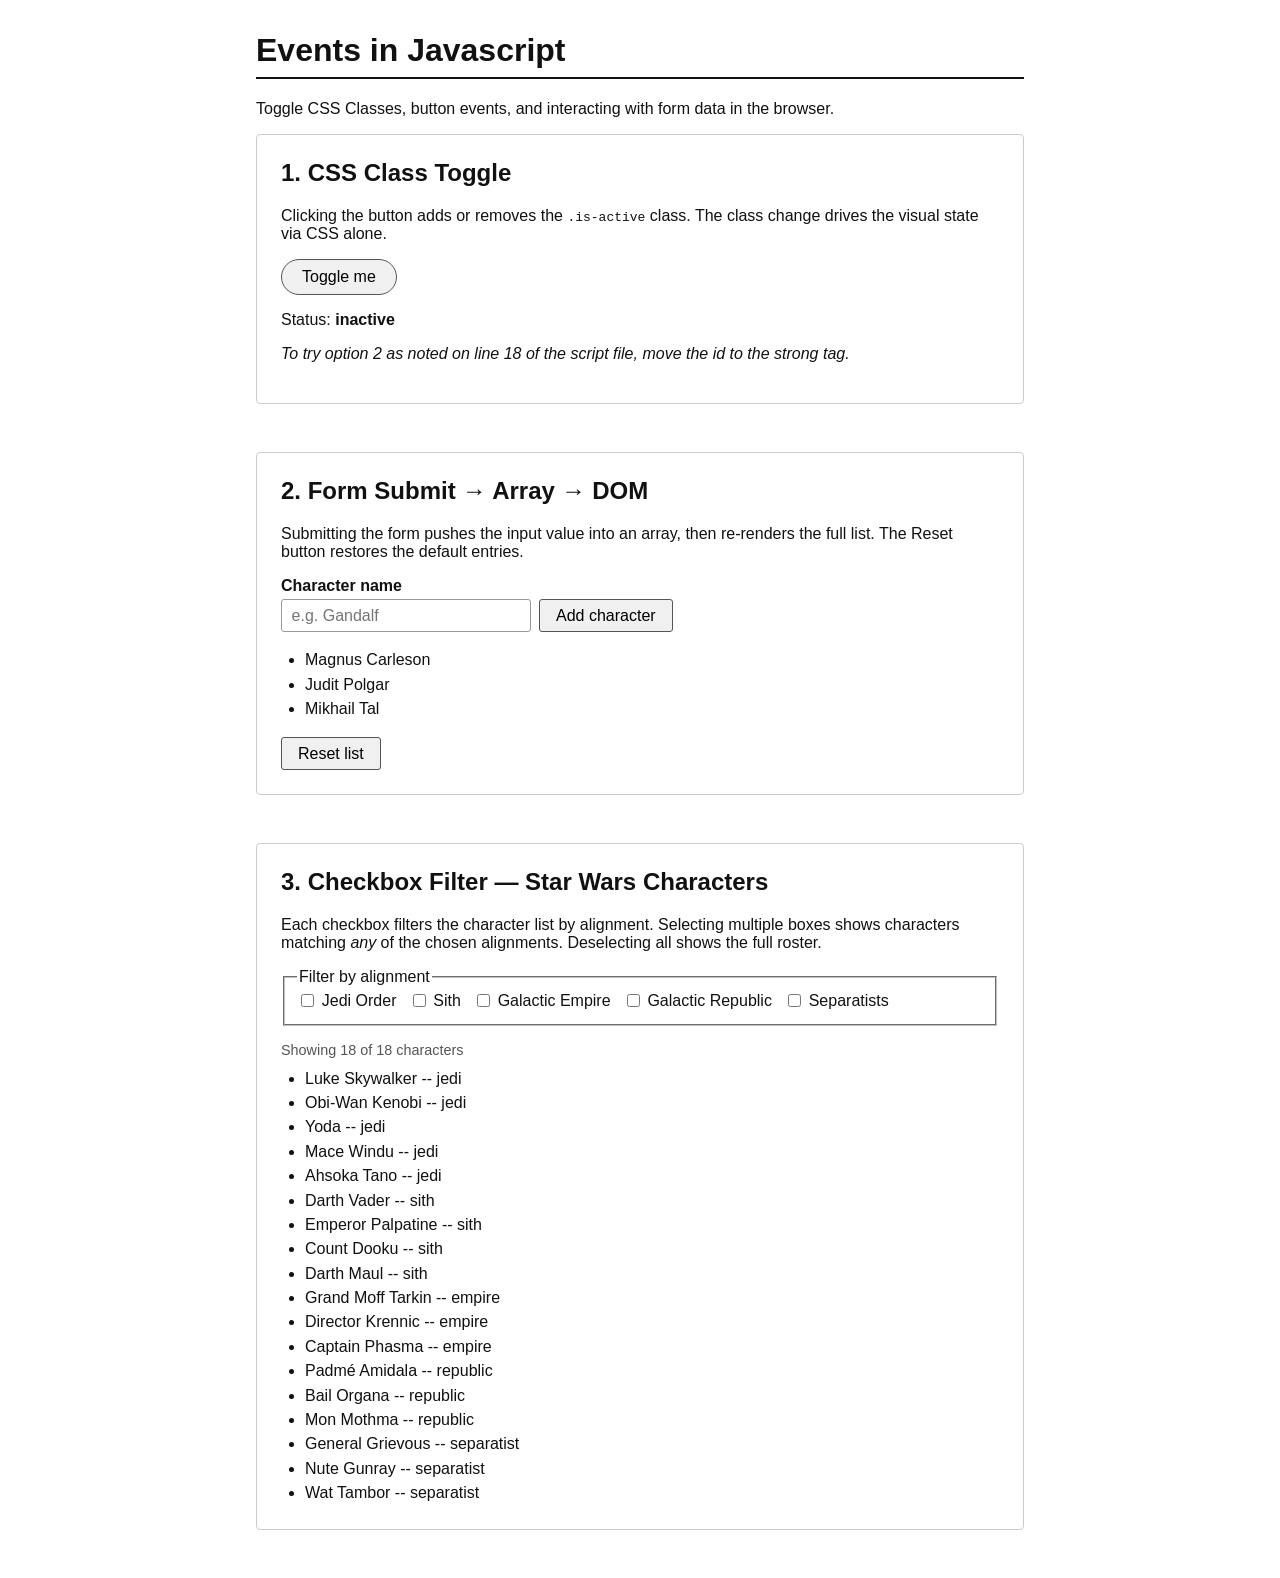
==== Activity 2.2/index.html @ b2198498 "added files" ====
<!DOCTYPE html>
<html lang="en">

<head>
  <meta charset="UTF-8">
  <meta name="viewport" content="width=device-width, initial-scale=1.0">
  <title>JS Events</title>
  <link rel="stylesheet" href="./style.css">
  <script src="./script.js" defer></script>
</head>

<body>
  <main>
    <header>
      <h1>Events in Javascript</h1>
      <p>Toggle CSS Classes, button events, and interacting with form data in the browser.</p>
    </header>
    <section id="section-toggle">
      <h2>1. CSS Class Toggle</h2>
      <p>
        Clicking the button adds or removes the <code>.is-active</code> class.
        The class change drives the visual state via CSS alone.
      </p>
      <!-- TODO: Update to have standard class for styles -->
      <button id="toggle-btn" type="button">Toggle me</button>
      <p id="toggle-status">Status: <strong>inactive</strong></p>
      <p><em>To try option 2 as noted on line 18 of the script file, move the id to the strong tag.</em></p>
    </section>

    <section id="section-form">
      <h2>2. Form Submit → Array → DOM</h2>
      <p>
        Submitting the form pushes the input value into an array, then
        re-renders the full list. The Reset button restores the default entries.
      </p>

      <form id="character-form" novalidate>
        <div class="field">
          <label for="character-input">Character name</label>
          <input type="text" id="character-input" name="characterName" placeholder="e.g. Gandalf" required
            autocomplete="off" />
        </div>
        <button type="submit">Add character</button>
      </form>

      <ul id="character-list" aria-label="Character list" aria-live="polite">
        <!-- Rendered by JS -->
      </ul>

      <button id="reset-btn" type="button">Reset list</button>
    </section>
    <section id="section-filter">
      <h2>3. Checkbox Filter — Star Wars Characters</h2>
      <p>
        Each checkbox filters the character list by alignment. Selecting
        multiple boxes shows characters matching <em>any</em> of the chosen
        alignments. Deselecting all shows the full roster.
      </p>

      <fieldset id="filter-controls">
        <legend>Filter by alignment</legend>

        <label for="jedi">
          <input type="checkbox" name="alignment" value="jedi" id="jedi" />
          Jedi Order
        </label>
        <label for="sith">
          <input type="checkbox" name="alignment" value="sith" id="sith" />
          Sith
        </label>
        <label for="empire">
          <input type="checkbox" name="alignment" value="empire" id="empire" />
          Galactic Empire
        </label>
        <label for="republic">
          <input type="checkbox" name="alignment" value="republic" id="republic" />
          Galactic Republic
        </label>
        <label for="separatist">
          <input type="checkbox" name="alignment" value="separatist" id="separatist" />
          Separatists
        </label>
      </fieldset>

      <p id="result-count"></p>
      <ul id="sw-character-list" aria-label="Star Wars character list" aria-live="polite">
        <!-- Rendered by JS -->
      </ul>
    </section>
  </main>
</body>

</html>
---- Activity 2.2/style.css ----
*,
*::before,
*::after {
  box-sizing: border-box;
}

body {
  font-family: sans-serif;
  max-width: 800px;
  margin: 2rem auto;
  padding: 0 1rem;
  color: #111;
}

h1 {
  border-bottom: 2px solid #111;
  padding-bottom: 0.5rem;
}

section {
  margin-bottom: 3rem;
  padding: 1.5rem;
  border: 1px solid #ccc;
  border-radius: 4px;
}

h2 {
  margin-top: 0;
}

label {
  display: block;
  margin-bottom: 0.25rem;
  font-weight: bold;
}

input[type="text"] {
  padding: 0.4rem 0.6rem;
  font-size: 1rem;
  border: 1px solid #999;
  border-radius: 3px;
  width: 250px;
}

button {
  padding: 0.4rem 1rem;
  font-size: 1rem;
  cursor: pointer;
  border: 1px solid #555;
  border-radius: 3px;
  background: #f0f0f0;
}

button:hover {
  background: #ddd;
}

/* ── Section 1: Toggle ────────────────────── */

/* TODO: Create class for all btns, standardize the toggle button size specifically */
#toggle-btn {
  padding: 0.5rem 1.25rem;
  font-size: 1rem;
  border-radius: 20px;
  transition:
    background 0.2s,
    color 0.2s;
}

#toggle-btn.is-active {
  background: #2c7a2c;
  color: #fff;
  border-color: #1e5c1e;
}

/* ── Section 2: Name list ─────────────────── */
#character-form {
  display: flex;
  gap: 0.5rem;
  align-items: flex-end;
  flex-wrap: wrap;
  margin-bottom: 1rem;
}

#character-form .field {
  display: flex;
  flex-direction: column;
}

#character-list,
#sw-character-list {
  list-style: disc;
  padding-left: 1.5rem;
  margin: 0;
}

#character-list li,
#sw-character-list li {
  padding: 0.2rem 0;
}

#reset-btn {
  margin-top: 1rem;
}

/* ── Section 3: SW Filter ─────────────────── */
#filter-controls {
  display: flex;
  flex-wrap: wrap;
  gap: 0.75rem;
  margin-bottom: 1rem;
}

#filter-controls label {
  font-weight: normal;
  display: flex;
  align-items: center;
  gap: 0.3rem;
  cursor: pointer;
}

#result-count {
  font-size: 0.9rem;
  color: #555;
  margin-bottom: 0.5rem;
}
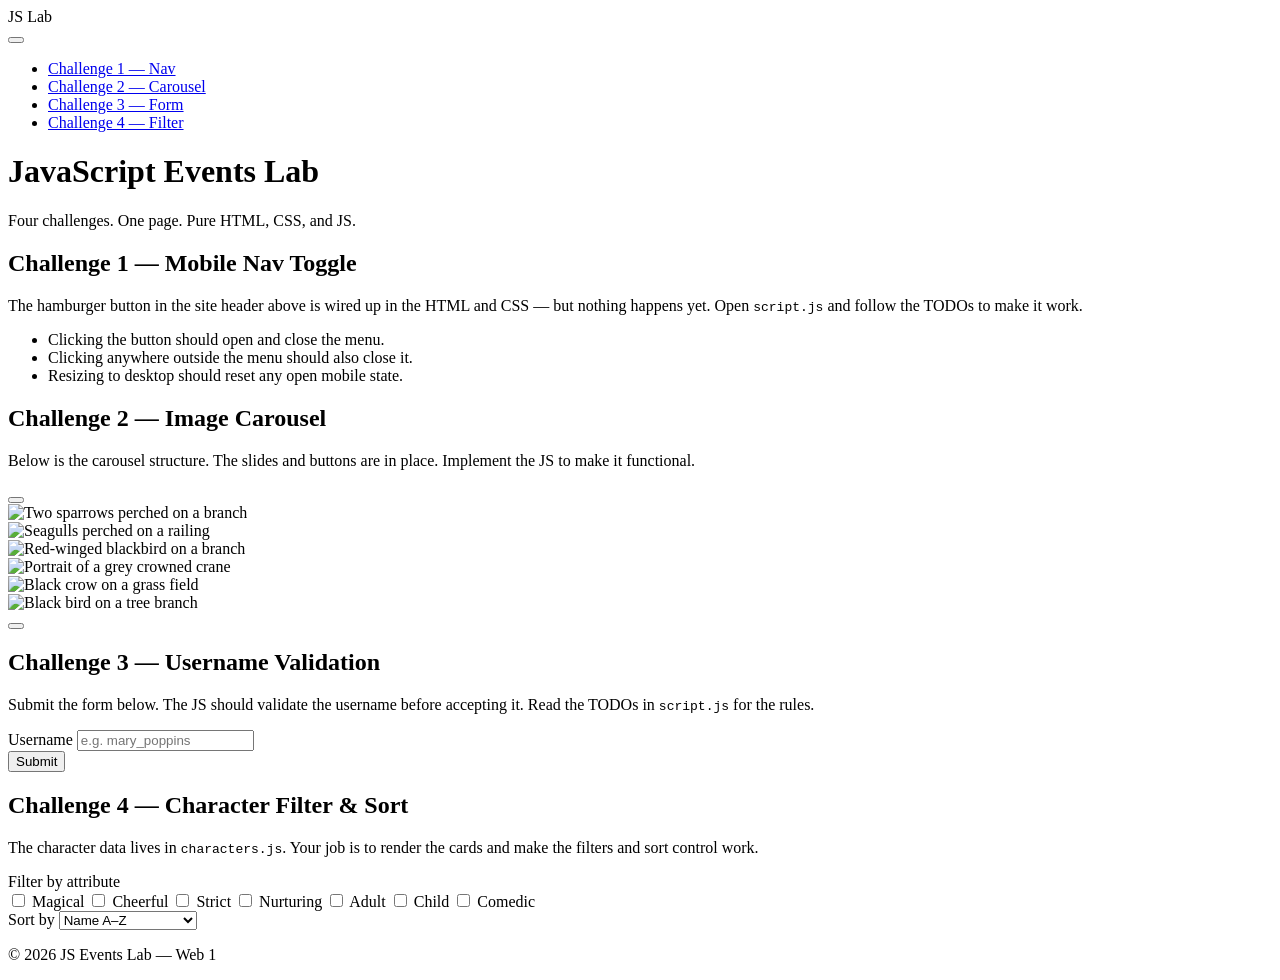
==== commit 6984cf77: "added files finally" ====
--- a/Activity 2.2/index.html
+++ b/Activity 2.2/index.html
@@ -1,93 +1,200 @@
 <!DOCTYPE html>
 <html lang="en">
-
-<head>
-  <meta charset="UTF-8">
-  <meta name="viewport" content="width=device-width, initial-scale=1.0">
-  <title>JS Events</title>
-  <link rel="stylesheet" href="./style.css">
-  <script src="./script.js" defer></script>
-</head>
-
-<body>
-  <main>
-    <header>
-      <h1>Events in Javascript</h1>
-      <p>Toggle CSS Classes, button events, and interacting with form data in the browser.</p>
+  <head>
+    <meta charset="UTF-8" />
+    <meta name="viewport" content="width=device-width, initial-scale=1.0" />
+    <title>JS Events Practice Lab</title>
+
+    <!-- Google Fonts -->
+    <link rel="preconnect" href="https://fonts.googleapis.com" />
+    <link rel="preconnect" href="https://fonts.gstatic.com" crossorigin />
+    <link
+      href="https://fonts.googleapis.com/css2?family=Bebas+Neue&family=Inter:wght@400;700&display=swap"
+      rel="stylesheet"
+    />
+
+    <!-- Iconify — icon library used for hamburger / chevron icons -->
+    <script src="https://code.iconify.design/iconify-icon/1.0.7/iconify-icon.min.js"></script>
+
+    <!-- Stylesheets -->
+    <link rel="stylesheet" href="assets/css/reset.css" />
+    <link rel="stylesheet" href="assets/css/fonts.css" />
+    <link rel="stylesheet" href="assets/css/style.css" />
+  </head>
+
+  <body>
+    <!-- Site header (outside main) -->
+    <header class="site-header">
+      <span class="logo">JS Lab</span>
+
+      <nav>
+        <!-- Challenge 1: this button toggles the mobile nav -->
+        <button class="nav-toggle" aria-label="Toggle navigation" aria-expanded="false">
+          <iconify-icon icon="mdi:menu"></iconify-icon>
+        </button>
+
+        <ul class="nav-menu" role="list">
+          <li><a href="#nav-challenge">Challenge 1 — Nav</a></li>
+          <li><a href="#carousel-challenge">Challenge 2 — Carousel</a></li>
+          <li><a href="#form-challenge">Challenge 3 — Form</a></li>
+          <li><a href="#filter-challenge">Challenge 4 — Filter</a></li>
+        </ul>
+      </nav>
     </header>
-    <section id="section-toggle">
-      <h2>1. CSS Class Toggle</h2>
-      <p>
-        Clicking the button adds or removes the <code>.is-active</code> class.
-        The class change drives the visual state via CSS alone.
-      </p>
-      <!-- TODO: Update to have standard class for styles -->
-      <button id="toggle-btn" type="button">Toggle me</button>
-      <p id="toggle-status">Status: <strong>inactive</strong></p>
-      <p><em>To try option 2 as noted on line 18 of the script file, move the id to the strong tag.</em></p>
-    </section>
-
-    <section id="section-form">
-      <h2>2. Form Submit → Array → DOM</h2>
-      <p>
-        Submitting the form pushes the input value into an array, then
-        re-renders the full list. The Reset button restores the default entries.
-      </p>
-
-      <form id="character-form" novalidate>
-        <div class="field">
-          <label for="character-input">Character name</label>
-          <input type="text" id="character-input" name="characterName" placeholder="e.g. Gandalf" required
-            autocomplete="off" />
+
+    <main>
+      <header class="page-header">
+        <h1>JavaScript Events Lab</h1>
+        <p>Four challenges. One page. Pure HTML, CSS, and JS.</p>
+      </header>
+
+      <!-- Challenge 1: Nav Toggle -->
+      <section id="nav-challenge" class="section">
+        <h2 class="section-title">Challenge 1 — Mobile Nav Toggle</h2>
+        <p>
+          The hamburger button in the site header above is wired up in the HTML
+          and CSS — but nothing happens yet. Open <code>script.js</code> and
+          follow the TODOs to make it work.
+        </p>
+        <ul>
+          <li>Clicking the button should open and close the menu.</li>
+          <li>Clicking anywhere outside the menu should also close it.</li>
+          <li>Resizing to desktop should reset any open mobile state.</li>
+        </ul>
+      </section>
+
+      <!-- Challenge 2: Image Carousel -->
+      <section id="carousel-challenge" class="section">
+        <h2 class="section-title">Challenge 2 — Image Carousel</h2>
+        <p>
+          Below is the carousel structure. The slides and buttons are in place.
+          Implement the JS to make it functional.
+        </p>
+
+        <div class="carousel" aria-label="Image carousel">
+          <button class="carousel-btn prev" aria-label="Previous slide">
+            <iconify-icon icon="mdi:chevron-left"></iconify-icon>
+          </button>
+
+          <div class="carousel-track">
+            <div class="carousel-slide">
+              <img src="assets/images/slide-1.jpg" alt="Two sparrows perched on a branch" />
+            </div>
+            <div class="carousel-slide">
+              <img src="assets/images/slide-2.jpg" alt="Seagulls perched on a railing" />
+            </div>
+            <div class="carousel-slide">
+              <img src="assets/images/slide-3.jpg" alt="Red-winged blackbird on a branch" />
+            </div>
+            <div class="carousel-slide">
+              <img src="assets/images/slide-4.jpg" alt="Portrait of a grey crowned crane" />
+            </div>
+            <div class="carousel-slide">
+              <img src="assets/images/slide-5.jpg" alt="Black crow on a grass field" />
+            </div>
+            <div class="carousel-slide">
+              <img src="assets/images/slide-6.jpg" alt="Black bird on a tree branch" />
+            </div>
+          </div>
+
+          <button class="carousel-btn next" aria-label="Next slide">
+            <iconify-icon icon="mdi:chevron-right"></iconify-icon>
+          </button>
+
+          <!-- Extra Challenge: JS will inject dot buttons in here -->
+          <div class="carousel-dots" aria-label="Slide indicators"></div>
         </div>
-        <button type="submit">Add character</button>
-      </form>
-
-      <ul id="character-list" aria-label="Character list" aria-live="polite">
-        <!-- Rendered by JS -->
-      </ul>
-
-      <button id="reset-btn" type="button">Reset list</button>
-    </section>
-    <section id="section-filter">
-      <h2>3. Checkbox Filter — Star Wars Characters</h2>
-      <p>
-        Each checkbox filters the character list by alignment. Selecting
-        multiple boxes shows characters matching <em>any</em> of the chosen
-        alignments. Deselecting all shows the full roster.
-      </p>
-
-      <fieldset id="filter-controls">
-        <legend>Filter by alignment</legend>
-
-        <label for="jedi">
-          <input type="checkbox" name="alignment" value="jedi" id="jedi" />
-          Jedi Order
-        </label>
-        <label for="sith">
-          <input type="checkbox" name="alignment" value="sith" id="sith" />
-          Sith
-        </label>
-        <label for="empire">
-          <input type="checkbox" name="alignment" value="empire" id="empire" />
-          Galactic Empire
-        </label>
-        <label for="republic">
-          <input type="checkbox" name="alignment" value="republic" id="republic" />
-          Galactic Republic
-        </label>
-        <label for="separatist">
-          <input type="checkbox" name="alignment" value="separatist" id="separatist" />
-          Separatists
-        </label>
-      </fieldset>
-
-      <p id="result-count"></p>
-      <ul id="sw-character-list" aria-label="Star Wars character list" aria-live="polite">
-        <!-- Rendered by JS -->
-      </ul>
-    </section>
-  </main>
-</body>
-
-</html>+      </section>
+
+      <!-- Challenge 3: Username Validation -->
+      <section id="form-challenge" class="section">
+        <h2 class="section-title">Challenge 3 — Username Validation</h2>
+        <p>
+          Submit the form below. The JS should validate the username before
+          accepting it. Read the TODOs in <code>script.js</code> for the rules.
+        </p>
+
+        <form id="username-form" novalidate>
+          <div class="form-group">
+            <label for="username-input">Username</label>
+            <input
+              type="text"
+              id="username-input"
+              name="username"
+              placeholder="e.g. mary_poppins"
+              autocomplete="off"
+            />
+            <span id="username-validation" class="validation-message" role="alert"></span>
+          </div>
+          <button type="submit" class="btn">Submit</button>
+        </form>
+      </section>
+
+      <!-- Challenge 4: Character Filter & Sort -->
+      <section id="filter-challenge" class="section">
+        <h2 class="section-title">Challenge 4 — Character Filter &amp; Sort</h2>
+        <p>
+          The character data lives in <code>characters.js</code>. Your job is to
+          render the cards and make the filters and sort control work.
+        </p>
+
+        <div class="form-section">
+          <div class="form-group">
+            <label>Filter by attribute</label>
+            <div class="checkbox-group">
+              <label>
+                <input type="checkbox" class="filter-checkbox" value="magical" />
+                Magical
+              </label>
+              <label>
+                <input type="checkbox" class="filter-checkbox" value="cheerful" />
+                Cheerful
+              </label>
+              <label>
+                <input type="checkbox" class="filter-checkbox" value="strict" />
+                Strict
+              </label>
+              <label>
+                <input type="checkbox" class="filter-checkbox" value="nurturing" />
+                Nurturing
+              </label>
+              <label>
+                <input type="checkbox" class="filter-checkbox" value="adult" />
+                Adult
+              </label>
+              <label>
+                <input type="checkbox" class="filter-checkbox" value="child" />
+                Child
+              </label>
+              <label>
+                <input type="checkbox" class="filter-checkbox" value="comedic" />
+                Comedic
+              </label>
+            </div>
+          </div>
+
+          <div class="form-group">
+            <label for="sort-select">Sort by</label>
+            <select id="sort-select">
+              <option value="name-asc">Name A–Z</option>
+              <option value="name-desc">Name Z–A</option>
+              <option value="age-asc">Age (youngest first)</option>
+              <option value="age-desc">Age (oldest first)</option>
+            </select>
+          </div>
+        </div>
+
+        <!-- JS renders cards here -->
+        <div id="character-grid" class="character-grid"></div>
+      </section>
+    </main>
+
+    <!-- Site footer (outside main) -->
+    <footer class="site-footer">
+      <p>&copy; 2026 JS Events Lab &mdash; Web 1</p>
+    </footer>
+
+    <!-- Script loaded as a module so we can use import/export -->
+    <script type="module" src="assets/js/script.js"></script>
+  </body>
+</html>
